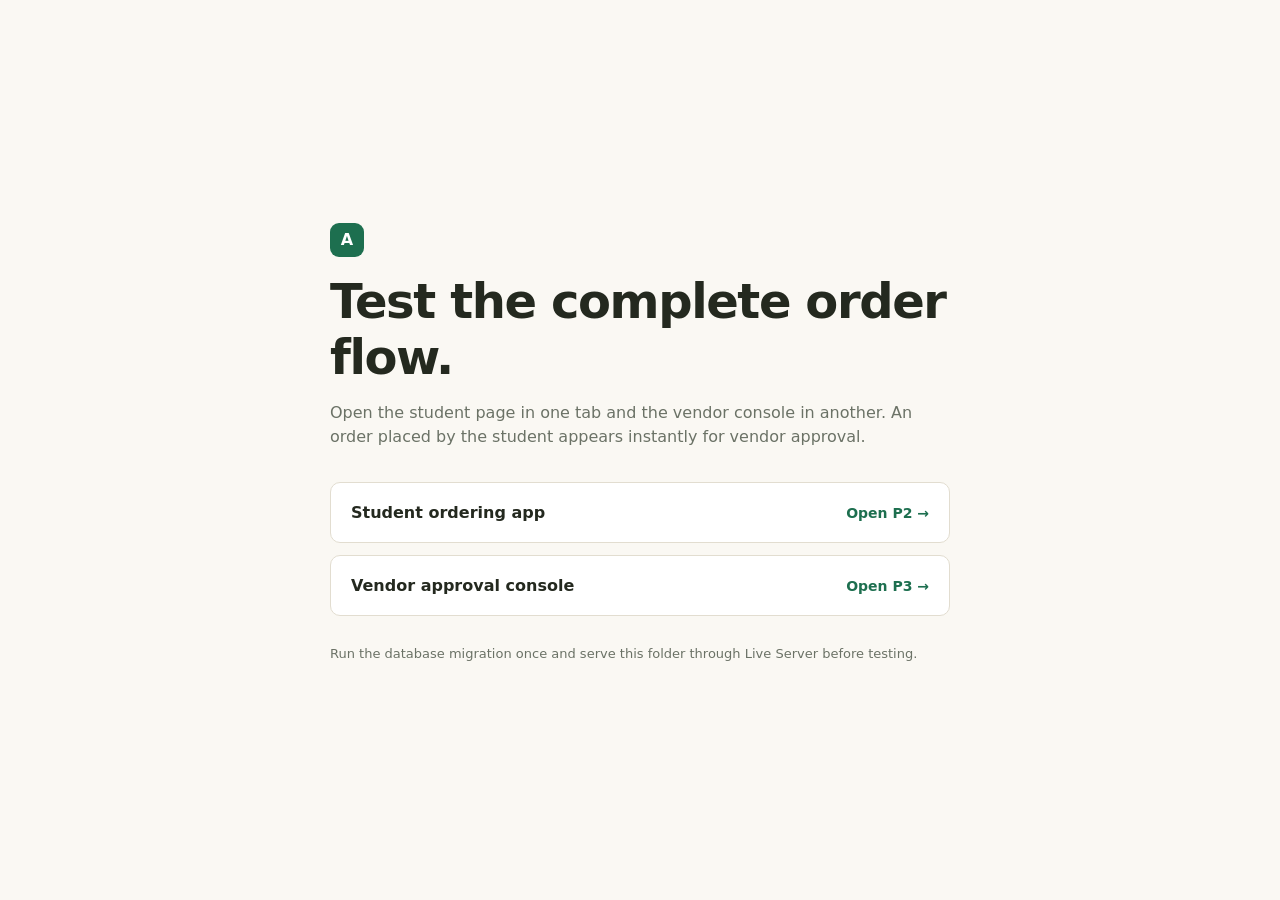
==== index.html @ c21ba55a "Add files via upload" ====
<!doctype html>
<html lang="en">
  <head>
    <meta charset="UTF-8" />
    <meta name="viewport" content="width=device-width, initial-scale=1" />
    <title>Ahead | P2 + P3 live demo</title>
    <style>
      :root { font-family: 'Segoe UI', system-ui, sans-serif; color: #24291f; background: #faf8f3; }
      body { margin: 0; min-height: 100vh; display: grid; place-items: center; padding: 24px; box-sizing: border-box; }
      main { width: min(620px, 100%); }
      .mark { display: inline-grid; place-items: center; width: 34px; height: 34px; border-radius: 9px; background: #1d6f4f; color: white; font-weight: 800; }
      h1 { margin: 16px 0 8px; font-size: clamp(32px, 7vw, 48px); letter-spacing: -1.4px; }
      p { color: #6b7266; line-height: 1.55; }
      .links { display: grid; gap: 12px; margin-top: 32px; }
      a { display: flex; justify-content: space-between; align-items: center; padding: 20px; border: 1px solid #e2ddd0; border-radius: 10px; background: #fff; color: #24291f; text-decoration: none; font-weight: 700; }
      a span { color: #1d6f4f; font-size: 14px; }
      a:hover { border-color: #1d6f4f; }
      .note { margin-top: 28px; font-size: 13px; }
    </style>
  </head>
  <body>
    <main>
      <span class="mark">A</span>
      <h1>Test the complete order flow.</h1>
      <p>Open the student page in one tab and the vendor console in another. An order placed by the student appears instantly for vendor approval.</p>
      <nav class="links" aria-label="Demo pages">
        <a href="student-app/index.html">Student ordering app <span>Open P2 →</span></a>
        <a href="vendor-dashboard/index.html">Vendor approval console <span>Open P3 →</span></a>
      </nav>
      <p class="note">Run the database migration once and serve this folder through Live Server before testing.</p>
    </main>
  </body>
</html>
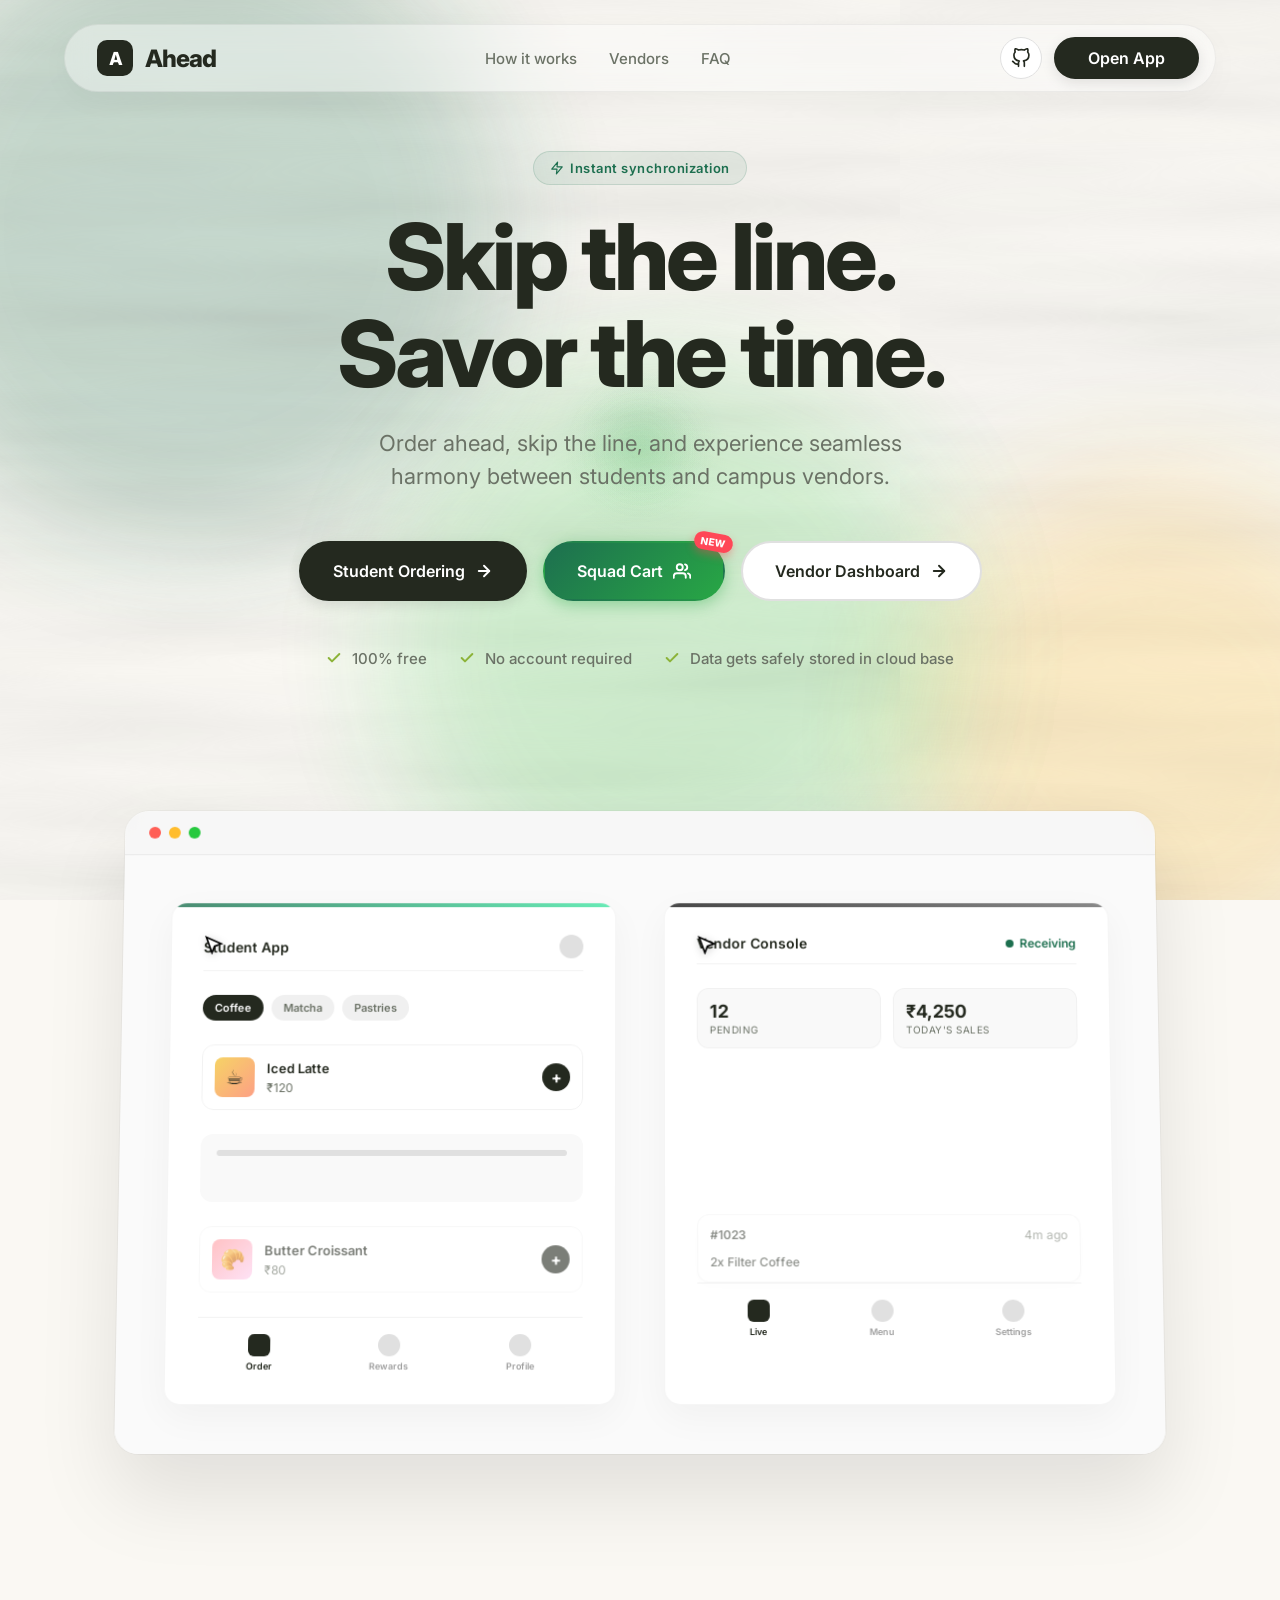
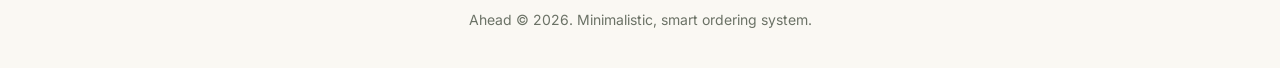
==== commit 366a5080: "Add files via upload" ====
--- a/index.html
+++ b/index.html
@@ -1,33 +1,1425 @@
-<!doctype html>
-<html lang="en">
-  <head>
-    <meta charset="UTF-8" />
-    <meta name="viewport" content="width=device-width, initial-scale=1" />
-    <title>Ahead | P2 + P3 live demo</title>
-    <style>
-      :root { font-family: 'Segoe UI', system-ui, sans-serif; color: #24291f; background: #faf8f3; }
-      body { margin: 0; min-height: 100vh; display: grid; place-items: center; padding: 24px; box-sizing: border-box; }
-      main { width: min(620px, 100%); }
-      .mark { display: inline-grid; place-items: center; width: 34px; height: 34px; border-radius: 9px; background: #1d6f4f; color: white; font-weight: 800; }
-      h1 { margin: 16px 0 8px; font-size: clamp(32px, 7vw, 48px); letter-spacing: -1.4px; }
-      p { color: #6b7266; line-height: 1.55; }
-      .links { display: grid; gap: 12px; margin-top: 32px; }
-      a { display: flex; justify-content: space-between; align-items: center; padding: 20px; border: 1px solid #e2ddd0; border-radius: 10px; background: #fff; color: #24291f; text-decoration: none; font-weight: 700; }
-      a span { color: #1d6f4f; font-size: 14px; }
-      a:hover { border-color: #1d6f4f; }
-      .note { margin-top: 28px; font-size: 13px; }
-    </style>
-  </head>
-  <body>
-    <main>
-      <span class="mark">A</span>
-      <h1>Test the complete order flow.</h1>
-      <p>Open the student page in one tab and the vendor console in another. An order placed by the student appears instantly for vendor approval.</p>
-      <nav class="links" aria-label="Demo pages">
-        <a href="student-app/index.html">Student ordering app <span>Open P2 →</span></a>
-        <a href="vendor-dashboard/index.html">Vendor approval console <span>Open P3 →</span></a>
-      </nav>
-      <p class="note">Run the database migration once and serve this folder through Live Server before testing.</p>
-    </main>
-  </body>
-</html>
+<!DOCTYPE html>
+<html lang="en">
+<head>
+  <meta charset="UTF-8">
+  <meta name="viewport" content="width=device-width, initial-scale=1">
+  <title>Ahead | Smart Ordering System</title>
+  <link rel="preconnect" href="https://fonts.googleapis.com">
+  <link rel="preconnect" href="https://fonts.gstatic.com" crossorigin>
+  <link href="https://fonts.googleapis.com/css2?family=Inter:wght@400;500;600;700;800&display=swap" rel="stylesheet">
+  <style>
+    :root {
+      --bg-color-light: #faf8f3;
+      --bg-color-dark: #e8e5dc;
+      --text-main: #24291f;
+      --text-muted: #6b7266;
+      --accent-green: #1d6f4f;
+      --glow-color: rgba(181, 230, 169, 0.45);
+    }
+
+    * {
+      box-sizing: border-box;
+      margin: 0;
+      padding: 0;
+    }
+
+    body, html {
+      font-family: 'Inter', system-ui, sans-serif;
+      background-color: var(--bg-color-light);
+      color: var(--text-main);
+      overflow-x: hidden;
+      scroll-behavior: smooth;
+      transition: background-color 0.8s ease;
+    }
+
+    /* Ambient Lighting shift class */
+    body.scrolled {
+      background-color: var(--bg-color-dark);
+    }
+
+    /* Organic Canvas Smoke Follower */
+    #smoke-canvas {
+      position: fixed;
+      top: 0;
+      left: 0;
+      width: 100vw;
+      height: 100vh;
+      pointer-events: none;
+      z-index: 0;
+      mix-blend-mode: normal;
+    }
+
+    .container {
+      position: relative;
+      z-index: 10;
+      max-width: 1200px;
+      margin: 0 auto;
+      padding: 0 24px;
+    }
+
+    /* Navigation */
+    header {
+      display: flex;
+      justify-content: space-between;
+      align-items: center;
+      margin-top: 24px;
+      padding: 12px 16px 12px 32px;
+      background: rgba(255, 255, 255, 0.4);
+      backdrop-filter: blur(12px);
+      -webkit-backdrop-filter: blur(12px);
+      border-radius: 100px;
+      border: 1px solid rgba(0, 0, 0, 0.05);
+      box-shadow: 0 8px 32px rgba(0,0,0,0.03);
+      position: relative;
+      z-index: 100;
+    }
+
+    .logo {
+      font-weight: 800;
+      font-size: 24px;
+      letter-spacing: -1px;
+      display: flex;
+      align-items: center;
+      gap: 12px;
+      cursor: pointer;
+    }
+
+    .logo .mark {
+      background: var(--text-main);
+      color: white;
+      width: 36px;
+      height: 36px;
+      display: inline-flex;
+      align-items: center;
+      justify-content: center;
+      border-radius: 10px;
+      font-size: 18px;
+    }
+
+    /* Header Navigation */
+    .header-nav {
+      display: flex;
+      gap: 32px;
+      align-items: center;
+    }
+    
+    .header-nav a {
+      color: var(--text-muted);
+      text-decoration: none;
+      font-size: 15px;
+      font-weight: 500;
+      transition: color 0.2s ease;
+    }
+    
+    .header-nav a:hover {
+      color: var(--text-main);
+    }
+    
+    .dropdown-container {
+      position: relative;
+      cursor: pointer;
+    }
+    
+    .dropdown-menu {
+      position: absolute;
+      top: calc(100% + 16px);
+      left: 50%;
+      transform: translateX(-50%) translateY(10px);
+      background: white;
+      border: 1px solid rgba(0,0,0,0.06);
+      border-radius: 16px;
+      padding: 24px;
+      box-shadow: 0 20px 40px rgba(0,0,0,0.08);
+      opacity: 0;
+      visibility: hidden;
+      transition: all 0.3s cubic-bezier(0.2, 0.8, 0.2, 1);
+      z-index: 100;
+      cursor: default;
+    }
+
+    .dropdown-menu.faq-menu { width: 320px; }
+    .dropdown-menu.how-it-works-menu { width: 380px; }
+    
+    .dropdown-container:hover .dropdown-menu,
+    .dropdown-container:focus-within .dropdown-menu {
+      opacity: 1;
+      visibility: visible;
+      transform: translateX(-50%) translateY(0);
+    }
+    
+    .faq-item {
+      margin-bottom: 16px;
+      padding-bottom: 16px;
+      border-bottom: 1px solid rgba(0,0,0,0.04);
+      text-align: left;
+    }
+    
+    .faq-item:last-child {
+      margin-bottom: 0;
+      padding-bottom: 0;
+      border-bottom: none;
+    }
+    
+    .faq-q {
+      font-weight: 600;
+      font-size: 14px;
+      color: var(--text-main);
+      margin-bottom: 6px;
+    }
+    
+    .faq-a {
+      font-size: 13px;
+      color: var(--text-muted);
+      line-height: 1.5;
+    }
+
+    /* How it works dropdown styling */
+    .hiw-title {
+      font-weight: 600;
+      font-size: 15px;
+      color: var(--text-main);
+      margin-bottom: 8px;
+    }
+    .hiw-summary {
+      font-size: 13px;
+      color: var(--text-muted);
+      line-height: 1.5;
+      margin-bottom: 24px;
+    }
+    .hiw-visual {
+      display: flex;
+      align-items: center;
+      justify-content: space-between;
+      background: var(--color-bg);
+      padding: 16px;
+      border-radius: 12px;
+      border: 1px solid rgba(0,0,0,0.04);
+    }
+    .hiw-icon-box {
+      display: flex;
+      flex-direction: column;
+      align-items: center;
+      gap: 8px;
+      color: var(--text-main);
+    }
+    .hiw-icon-box span {
+      font-size: 11px;
+      font-weight: 600;
+      text-transform: uppercase;
+      letter-spacing: 0.5px;
+    }
+    .cloud-box {
+      color: var(--accent-green);
+    }
+    .hiw-arrow {
+      color: rgba(0,0,0,0.1);
+      display: flex;
+    }
+    .hiw-arrow svg {
+      width: 18px;
+      height: 18px;
+    }
+
+    .header-actions {
+      display: flex;
+      gap: 12px;
+      align-items: center;
+    }
+
+    .btn-small {
+      height: 42px;
+      padding: 0 20px;
+      display: inline-flex;
+      align-items: center;
+      justify-content: center;
+      font-size: 14px;
+      border-radius: 30px;
+    }
+
+    .btn-github-small {
+      display: flex;
+      align-items: center;
+      justify-content: center;
+      width: 42px;
+      height: 42px;
+      border-radius: 50%;
+      background: white;
+      color: var(--text-main);
+      border: 1px solid #e0e0e0;
+      transition: all 0.3s ease;
+    }
+    .btn-github-small:hover {
+      border-color: var(--text-main);
+      transform: translateY(-2px);
+      box-shadow: 0 4px 12px rgba(0,0,0,0.05);
+    }
+
+    /* Header Navigation */
+    .header-nav {
+      display: flex;
+      gap: 32px;
+      align-items: center;
+    }
+    
+    .header-nav a {
+      color: var(--text-muted);
+      text-decoration: none;
+      font-size: 15px;
+      font-weight: 500;
+      transition: color 0.2s ease;
+    }
+    
+    .header-nav a:hover {
+      color: var(--text-main);
+    }
+    
+    .dropdown-container {
+      position: relative;
+      cursor: pointer;
+    }
+    
+    .dropdown-menu {
+      position: absolute;
+      top: calc(100% + 16px);
+      left: 50%;
+      transform: translateX(-50%) translateY(10px);
+      background: white;
+      border: 1px solid rgba(0,0,0,0.06);
+      border-radius: 16px;
+      padding: 24px;
+      box-shadow: 0 20px 40px rgba(0,0,0,0.08);
+      opacity: 0;
+      visibility: hidden;
+      transition: all 0.3s cubic-bezier(0.2, 0.8, 0.2, 1);
+      z-index: 100;
+      cursor: default;
+    }
+
+    .dropdown-menu.faq-menu { width: 320px; }
+    .dropdown-menu.how-it-works-menu { width: 380px; }
+    
+    .dropdown-container:hover .dropdown-menu,
+    .dropdown-container:focus-within .dropdown-menu {
+      opacity: 1;
+      visibility: visible;
+      transform: translateX(-50%) translateY(0);
+    }
+    
+    .faq-item {
+      margin-bottom: 16px;
+      padding-bottom: 16px;
+      border-bottom: 1px solid rgba(0,0,0,0.04);
+      text-align: left;
+    }
+    
+    .faq-item:last-child {
+      margin-bottom: 0;
+      padding-bottom: 0;
+      border-bottom: none;
+    }
+    
+    .faq-q {
+      font-weight: 600;
+      font-size: 14px;
+      color: var(--text-main);
+      margin-bottom: 6px;
+    }
+    
+    .faq-a {
+      font-size: 13px;
+      color: var(--text-muted);
+      line-height: 1.5;
+    }
+
+    /* How it works dropdown styling */
+    .hiw-title {
+      font-weight: 600;
+      font-size: 15px;
+      color: var(--text-main);
+      margin-bottom: 8px;
+    }
+    .hiw-summary {
+      font-size: 13px;
+      color: var(--text-muted);
+      line-height: 1.5;
+      margin-bottom: 24px;
+    }
+    .hiw-visual {
+      display: flex;
+      align-items: center;
+      justify-content: space-between;
+      background: var(--color-bg);
+      padding: 16px;
+      border-radius: 12px;
+      border: 1px solid rgba(0,0,0,0.04);
+    }
+    .hiw-icon-box {
+      display: flex;
+      flex-direction: column;
+      align-items: center;
+      gap: 8px;
+      color: var(--text-main);
+    }
+    .hiw-icon-box span {
+      font-size: 11px;
+      font-weight: 600;
+      text-transform: uppercase;
+      letter-spacing: 0.5px;
+    }
+    .cloud-box {
+      color: var(--accent-green);
+    }
+    .hiw-arrow {
+      color: rgba(0,0,0,0.1);
+      display: flex;
+    }
+    .hiw-arrow svg {
+      width: 18px;
+      height: 18px;
+    }
+
+    .header-actions {
+      display: flex;
+      gap: 12px;
+      align-items: center;
+    }
+
+    .btn-small {
+      height: 42px;
+      padding: 0 20px;
+      display: inline-flex;
+      align-items: center;
+      justify-content: center;
+      font-size: 14px;
+      border-radius: 30px;
+    }
+
+    .btn-github-small {
+      display: flex;
+      align-items: center;
+      justify-content: center;
+      width: 42px;
+      height: 42px;
+      border-radius: 50%;
+      background: white;
+      color: var(--text-main);
+      border: 1px solid #e0e0e0;
+      transition: all 0.3s ease;
+    }
+    .btn-github-small:hover {
+      border-color: var(--text-main);
+      transform: translateY(-2px);
+      box-shadow: 0 4px 12px rgba(0,0,0,0.05);
+    }
+
+    /* Hero Section */
+    .hero {
+      min-height: 75vh;
+      display: flex;
+      flex-direction: column;
+      align-items: center;
+      justify-content: center;
+      text-align: center;
+      padding-top: 40px;
+      padding-bottom: 80px;
+    }
+
+    .badge {
+      font-size: 13px;
+      font-weight: 600;
+      color: var(--accent-green);
+      background: rgba(29, 111, 79, 0.08);
+      padding: 8px 16px;
+      border-radius: 30px;
+      margin-bottom: 24px;
+      letter-spacing: 0.5px;
+      border: 1px solid rgba(29, 111, 79, 0.15);
+      display: inline-flex;
+      align-items: center;
+      gap: 6px;
+    }
+
+    h1 {
+      font-size: clamp(52px, 8vw, 92px);
+      font-weight: 800;
+      line-height: 1.05;
+      letter-spacing: -3px;
+      max-width: 900px;
+      margin-bottom: 24px;
+      position: relative;
+      color: var(--text-main);
+    }
+
+    .hero p {
+      font-size: clamp(18px, 2vw, 22px);
+      color: var(--text-muted);
+      max-width: 600px;
+      line-height: 1.5;
+      margin-bottom: 48px;
+    }
+
+    .cta-group {
+      display: flex;
+      gap: 16px;
+      flex-wrap: wrap;
+      justify-content: center;
+    }
+
+    .btn {
+      display: inline-flex;
+      align-items: center;
+      justify-content: center;
+      padding: 18px 32px;
+      border-radius: 40px;
+      font-weight: 600;
+      font-size: 16px;
+      text-decoration: none;
+      transition: all 0.3s cubic-bezier(0.25, 1, 0.5, 1);
+      gap: 10px;
+    }
+
+    .btn-primary {
+      background: var(--text-main);
+      color: white;
+      border: 2px solid var(--text-main);
+      box-shadow: 0 4px 14px rgba(0,0,0,0.1);
+    }
+
+    .btn-primary:hover {
+      background: #333;
+      transform: translateY(-3px);
+      box-shadow: 0 12px 24px rgba(0,0,0,0.15);
+    }
+
+    .btn-secondary {
+      background: white;
+      color: var(--text-main);
+      border: 2px solid #e0e0e0;
+    }
+
+    .btn-secondary:hover {
+      border-color: var(--text-main);
+      transform: translateY(-3px);
+      box-shadow: 0 12px 24px rgba(0,0,0,0.05);
+    }
+
+    .btn-squad-cart {
+      background: linear-gradient(135deg, #1d6f4f, #28a745);
+      color: white;
+      border: 2px solid transparent;
+      box-shadow: 0 4px 15px rgba(40, 167, 69, 0.4), 0 0 0 0 rgba(40, 167, 69, 0.7);
+      animation: pulse-green 2s infinite cubic-bezier(0.66, 0, 0, 1);
+      position: relative;
+    }
+    
+    .btn-squad-cart::after {
+      content: 'NEW';
+      position: absolute;
+      top: -10px;
+      right: -10px;
+      background: #ff4757;
+      color: white;
+      font-size: 10px;
+      font-weight: 800;
+      padding: 3px 6px;
+      border-radius: 10px;
+      letter-spacing: 0.5px;
+      box-shadow: 0 4px 8px rgba(255, 71, 87, 0.4);
+      transform: rotate(10deg);
+    }
+
+    .btn-squad-cart:hover {
+      background: linear-gradient(135deg, #15573d, #218838);
+      transform: translateY(-3px);
+      box-shadow: 0 12px 24px rgba(40, 167, 69, 0.3);
+      animation: none;
+    }
+
+    @keyframes pulse-green {
+      to { box-shadow: 0 4px 15px rgba(40, 167, 69, 0.4), 0 0 0 15px rgba(40, 167, 69, 0); }
+    }
+
+    .btn-github {
+      display: flex;
+      align-items: center;
+      justify-content: center;
+      width: 56px;
+      height: 56px;
+      border-radius: 50%;
+      background: white;
+      color: var(--text-main);
+      border: 1px solid #e0e0e0;
+      transition: all 0.3s cubic-bezier(0.25, 1, 0.5, 1);
+      position: relative;
+      z-index: 20;
+    }
+
+    .btn-github:hover {
+      border-color: var(--text-main);
+      transform: translateY(-3px);
+      box-shadow: 0 12px 24px rgba(0,0,0,0.05);
+    }
+
+    .features-list {
+      display: flex;
+      flex-wrap: wrap;
+      justify-content: center;
+      gap: 32px;
+      margin-top: 48px;
+    }
+
+    .feature-item {
+      display: flex;
+      align-items: center;
+      gap: 10px;
+      color: var(--text-muted);
+      font-size: 15px;
+      font-weight: 500;
+    }
+
+    .btn-github {
+      display: flex;
+      align-items: center;
+      justify-content: center;
+      width: 56px;
+      height: 56px;
+      border-radius: 50%;
+      background: white;
+      color: var(--text-main);
+      border: 1px solid #e0e0e0;
+      transition: all 0.3s cubic-bezier(0.25, 1, 0.5, 1);
+      position: relative;
+      z-index: 20;
+    }
+
+    .btn-github:hover {
+      border-color: var(--text-main);
+      transform: translateY(-3px);
+      box-shadow: 0 12px 24px rgba(0,0,0,0.05);
+    }
+
+    .features-list {
+      display: flex;
+      flex-wrap: wrap;
+      justify-content: center;
+      gap: 32px;
+      margin-top: 48px;
+    }
+
+    .feature-item {
+      display: flex;
+      align-items: center;
+      gap: 10px;
+      color: var(--text-muted);
+      font-size: 15px;
+      font-weight: 500;
+    }
+
+    /* Scroll Reveal Animation Classes */
+    .reveal-up {
+      opacity: 0;
+      transform: translateY(50px);
+      transition: opacity 1s cubic-bezier(0.2, 0.8, 0.2, 1), transform 1s cubic-bezier(0.2, 0.8, 0.2, 1);
+    }
+    .reveal-up.active {
+      opacity: 1;
+      transform: translateY(0);
+    }
+
+    .delay-1 { transition-delay: 0.1s; }
+    .delay-2 { transition-delay: 0.2s; }
+    .delay-3 { transition-delay: 0.3s; }
+    .delay-4 { transition-delay: 0.4s; }
+
+    /* Mockup Section */
+    .demo-section {
+      padding: 40px 0 120px;
+      display: flex;
+      justify-content: center;
+      perspective: 1000px; /* Gives a slight 3D context */
+    }
+
+    .mockup-window {
+      width: 100%;
+      max-width: 1040px;
+      background: white;
+      border-radius: 24px;
+      box-shadow: 0 40px 80px rgba(0,0,0,0.1), 0 0 0 1px rgba(0,0,0,0.04);
+      overflow: hidden;
+      position: relative;
+      transform: rotateX(2deg) translateY(0);
+      transition: transform 0.6s cubic-bezier(0.2, 0.8, 0.2, 1);
+    }
+
+    .mockup-window:hover {
+      transform: rotateX(0deg) translateY(-10px);
+    }
+
+    .mockup-header {
+      background: rgba(245, 245, 245, 0.8);
+      backdrop-filter: blur(10px);
+      padding: 16px 24px;
+      display: flex;
+      gap: 8px;
+      border-bottom: 1px solid rgba(0,0,0,0.06);
+    }
+
+    .dot {
+      width: 12px;
+      height: 12px;
+      border-radius: 50%;
+    }
+    .dot.red { background: #ff5f56; }
+    .dot.yellow { background: #ffbd2e; }
+    .dot.green { background: #27c93f; }
+
+    .mockup-body {
+      padding: 48px;
+      display: grid;
+      grid-template-columns: 1fr 1fr;
+      gap: 48px;
+      background: #fafafa;
+    }
+
+    @media (max-width: 800px) {
+      .mockup-body {
+        grid-template-columns: 1fr;
+        padding: 24px;
+      }
+    }
+
+    .mockup-panel {
+      background: white;
+      border-radius: 16px;
+      padding: 32px;
+      box-shadow: 0 12px 36px rgba(0,0,0,0.04);
+      border: 1px solid rgba(0,0,0,0.04);
+      position: relative;
+      overflow: hidden;
+    }
+
+    /* Subtle gradient in the mockup panels */
+    .mockup-panel::before {
+      content: '';
+      position: absolute;
+      top: 0; left: 0; right: 0; height: 4px;
+      background: linear-gradient(90deg, var(--accent-green), #42e6a4);
+      opacity: 0.8;
+    }
+    
+    .mockup-panel:nth-child(2)::before {
+      background: linear-gradient(90deg, #1a1a1a, #6b6b6b);
+    }
+
+    .panel-title {
+      font-size: 15px;
+      text-transform: uppercase;
+      letter-spacing: 1.5px;
+      color: var(--text-muted);
+      font-weight: 700;
+      margin-bottom: 32px;
+      display: flex;
+      align-items: center;
+      gap: 10px;
+    }
+    
+    .panel-title i {
+        display: inline-block;
+        width: 10px;
+        height: 10px;
+        background: var(--accent-green);
+        border-radius: 50%;
+    }
+
+    .mockup-panel:nth-child(2) .panel-title i {
+      background: var(--text-main);
+    }
+
+    /* Skeleton loaders to look like a UI */
+    .skeleton {
+      background: #f0f0f0;
+      border-radius: 8px;
+      margin-bottom: 16px;
+      position: relative;
+      overflow: hidden;
+    }
+    
+    .skeleton::after {
+      content: '';
+      position: absolute;
+      top: 0; right: 0; bottom: 0; left: 0;
+      background: linear-gradient(90deg, transparent, rgba(255,255,255,0.4), transparent);
+      animation: shimmer 2s infinite;
+    }
+    
+    @keyframes shimmer {
+      0% { transform: translateX(-100%); }
+      100% { transform: translateX(100%); }
+    }
+
+    .sk-title { height: 28px; width: 65%; margin-bottom: 32px; }
+    .sk-line { height: 16px; width: 100%; }
+    .sk-line.short { width: 45%; }
+    .sk-box { height: 90px; width: 100%; border-radius: 12px; margin-top: 24px; }
+    
+    /* Footer */
+    footer {
+      text-align: center;
+      padding: 40px 0;
+      color: var(--text-muted);
+      font-size: 14px;
+      position: relative;
+      z-index: 10;
+    }
+
+    /* Automated Demo Showcase Styles */
+    .mockup-panel { position: relative; overflow: hidden; }
+    .panel-header { display: flex; justify-content: space-between; align-items: center; margin-bottom: 24px; border-bottom: 1px solid rgba(0,0,0,0.05); padding-bottom: 12px; }
+    .panel-header h4 { font-size: 14px; font-weight: 600; color: var(--text-main); margin: 0; }
+    .user-avatar { width: 24px; height: 24px; background: #e0e0e0; border-radius: 50%; }
+    
+    .menu-item { display: flex; align-items: center; gap: 12px; padding: 12px; border: 1px solid rgba(0,0,0,0.05); border-radius: 12px; position: relative; margin-bottom: 24px; }
+    .item-img { width: 40px; height: 40px; background: #f0f0f0; border-radius: 8px; }
+    .item-img.coffee { background: linear-gradient(135deg, #f6d365 0%, #fda085 100%); display: flex; align-items: center; justify-content: center; font-size: 20px; }
+    .item-img.pastry { background: linear-gradient(135deg, #ff9a9e 0%, #fecfef 100%); display: flex; align-items: center; justify-content: center; font-size: 20px; }
+    .item-details { flex: 1; }
+    .item-name { font-size: 13px; font-weight: 600; color: var(--text-main); margin-bottom: 4px; }
+    .item-price { font-size: 12px; color: var(--text-muted); }
+    .item-btn { width: 28px; height: 28px; background: var(--text-main); color: white; border-radius: 50%; display: flex; align-items: center; justify-content: center; font-weight: bold; font-size: 16px; transition: 0.2s; }
+    
+    .category-scroll { display: flex; gap: 8px; overflow-x: hidden; margin-bottom: 20px; padding-bottom: 4px; }
+    .cat-chip { padding: 6px 12px; background: #f0f0f0; border-radius: 20px; font-size: 11px; font-weight: 600; color: var(--text-muted); white-space: nowrap; }
+    .cat-chip.active { background: var(--text-main); color: white; }
+    .menu-item.static { opacity: 0.6; pointer-events: none; margin-top: 24px; }
+    
+    .order-status-card { background: #f9f9f9; border-radius: 12px; padding: 16px; margin-top: 12px; }
+    .status-bar { height: 6px; background: #e0e0e0; border-radius: 3px; margin-bottom: 12px; overflow: hidden; position: relative; }
+    .status-bar-fill { position: absolute; left: 0; top: 0; height: 100%; background: var(--accent-green); width: 0%; }
+    .status-text { position: relative; height: 18px; display: flex; justify-content: center; align-items: center; }
+    .status-text span { position: absolute; opacity: 0; font-weight: 600; font-size: 12px; transition: opacity 0.3s; }
+    
+    .vendor-status { font-size: 12px; color: var(--accent-green); display: flex; align-items: center; gap: 6px; font-weight: 600; }
+    .pulse-dot { width: 8px; height: 8px; background: var(--accent-green); border-radius: 50%; animation: pulse 2s infinite; }
+    @keyframes pulse { 0% { box-shadow: 0 0 0 0 rgba(39, 201, 63, 0.4); } 70% { box-shadow: 0 0 0 6px rgba(39, 201, 63, 0); } 100% { box-shadow: 0 0 0 0 rgba(39, 201, 63, 0); } }
+    
+    .incoming-order { border: 1px solid rgba(0,0,0,0.05); border-radius: 12px; padding: 16px; background: white; box-shadow: 0 4px 12px rgba(0,0,0,0.02); opacity: 0; transform: translateY(20px); }
+    .incoming-order.static { animation: none; opacity: 0.5; transform: none; margin-top: 12px; padding: 12px; }
+    .order-header { display: flex; justify-content: space-between; margin-bottom: 12px; font-size: 12px; }
+    .order-id { font-weight: 600; color: var(--text-main); }
+    .order-time { color: var(--text-muted); }
+    .order-items { font-size: 14px; font-weight: 500; color: var(--text-main); margin-bottom: 16px; }
+    .order-items.small { font-size: 12px; margin-bottom: 0; }
+    .order-actions { display: flex; gap: 8px; }
+    .action-btn { flex: 1; padding: 10px 0; border-radius: 8px; font-size: 12px; position: relative; display: flex; justify-content: center; align-items: center; height: 36px; cursor: pointer; }
+    .action-btn span { position: absolute; opacity: 0; font-weight: 600; color: white; }
+    
+    .vendor-stats { display: grid; grid-template-columns: 1fr 1fr; gap: 12px; margin-bottom: 24px; }
+    .stat-card { background: #f9f9f9; padding: 12px; border-radius: 12px; border: 1px solid rgba(0,0,0,0.03); }
+    .stat-val { font-size: 18px; font-weight: 700; color: var(--text-main); margin-bottom: 2px; }
+    .stat-label { font-size: 10px; color: var(--text-muted); text-transform: uppercase; letter-spacing: 0.5px; }
+    
+    .nav-icon { display: flex; flex-direction: column; align-items: center; gap: 4px; }
+    .nav-icon .icon-shape { width: 22px; height: 22px; border-radius: 6px; background: #e0e0e0; transition: 0.3s; }
+    .nav-icon.active .icon-shape { background: var(--text-main); }
+    .nav-label { font-size: 9px; color: #a0a0a0; font-weight: 600; }
+    .nav-icon.active .nav-label { color: var(--text-main); }
+    
+    .fake-cursor { width: 20px; height: 20px; position: absolute; z-index: 100; pointer-events: none; background-image: url("data:image/svg+xml,%3Csvg xmlns='http://www.w3.org/2000/svg' width='24' height='24' viewBox='0 0 24 24' fill='white' stroke='black' stroke-width='2'%3E%3Cpath d='M3 3l7 19 3-8 8-3z'/%3E%3C/svg%3E"); background-size: contain; filter: drop-shadow(0 2px 4px rgba(0,0,0,0.2)); }
+    
+    /* Animation Keyframes */
+    .st-1 { animation: showSt1 8s infinite; color: var(--text-muted); }
+    .st-2 { animation: showSt2 8s infinite; color: #e6a210; }
+    .st-3 { animation: showSt3 8s infinite; color: #e6a210; }
+    .st-4 { animation: showSt4 8s infinite; color: var(--accent-green); }
+    @keyframes showSt1 { 0%, 15% { opacity: 1; } 16%, 100% { opacity: 0; } }
+    @keyframes showSt2 { 0%, 15% { opacity: 0; } 16%, 35% { opacity: 1; } 36%, 100% { opacity: 0; } }
+    @keyframes showSt3 { 0%, 35% { opacity: 0; } 36%, 65% { opacity: 1; } 66%, 100% { opacity: 0; } }
+    @keyframes showSt4 { 0%, 65% { opacity: 0; } 66%, 95% { opacity: 1; } 96%, 100% { opacity: 0; } }
+    
+    .vb-1 { animation: showVb1 8s infinite; }
+    .vb-2 { animation: showVb2 8s infinite; }
+    .vb-3 { animation: showVb3 8s infinite; }
+    @keyframes showVb1 { 0%, 35% { opacity: 1; } 36%, 100% { opacity: 0; } }
+    @keyframes showVb2 { 0%, 35% { opacity: 0; } 36%, 65% { opacity: 1; } 66%, 100% { opacity: 0; } }
+    @keyframes showVb3 { 0%, 65% { opacity: 0; } 66%, 95% { opacity: 1; } 96%, 100% { opacity: 0; } }
+    
+    .accept-btn { animation: vbBg 8s infinite, vbScale 8s infinite; }
+    @keyframes vbBg { 0%, 35% { background: var(--text-main); } 36%, 65% { background: #e6a210; } 66%, 95% { background: var(--accent-green); } 96%, 100% { background: var(--text-main); } }
+    @keyframes vbScale { 
+      0%, 33% { transform: scale(1); box-shadow: none; } 
+      34% { transform: scale(0.92); box-shadow: 0 0 0 0 rgba(39, 201, 63, 0.8); } 
+      35% { transform: scale(1); box-shadow: 0 0 0 20px rgba(39, 201, 63, 0); }
+      36%, 63% { transform: scale(1); box-shadow: none; } 
+      64% { transform: scale(0.92); box-shadow: 0 0 0 0 rgba(39, 201, 63, 0.8); } 
+      65% { transform: scale(1); box-shadow: 0 0 0 20px rgba(39, 201, 63, 0); }
+      66%, 100% { transform: scale(1); box-shadow: none; } 
+    }
+    
+    .add-btn { animation: studentClick 8s infinite; }
+    @keyframes studentClick { 
+      0%, 13% { transform: scale(1); background: var(--text-main); box-shadow: none; } 
+      14% { transform: scale(0.85); background: var(--accent-green); box-shadow: 0 0 0 0 rgba(39, 201, 63, 0.8); } 
+      15% { transform: scale(1); background: var(--accent-green); box-shadow: 0 0 0 20px rgba(39, 201, 63, 0); }
+      16%, 100% { transform: scale(1); background: var(--text-main); box-shadow: none; } 
+    }
+    
+    .incoming-order { animation: receiveOrder 8s infinite; }
+    @keyframes receiveOrder { 0%, 15% { opacity: 0; transform: translateY(20px); } 20%, 95% { opacity: 1; transform: translateY(0); } 100% { opacity: 0; transform: translateY(-20px); } }
+    
+    .status-bar-fill { animation: studentStatusFill 8s infinite; }
+    @keyframes studentStatusFill { 0%, 15% { width: 0%; } 16%, 35% { width: 33%; background: #e6a210; } 36%, 65% { width: 66%; background: #e6a210; } 66%, 95% { width: 100%; background: var(--accent-green); } 96%, 100% { width: 0%; } }
+    
+    .cursor-student { animation: moveCursorStudent 8s infinite; }
+    @keyframes moveCursorStudent { 
+      0% { top: 120px; left: 30%; opacity: 0; } 
+      5% { top: 120px; left: 30%; opacity: 1; transform: scale(1); } 
+      12% { top: 110px; left: 90%; opacity: 1; transform: scale(1); } 
+      14% { top: 110px; left: 90%; opacity: 1; transform: scale(0.6); } 
+      16% { top: 110px; left: 90%; opacity: 1; transform: scale(1); }
+      20% { top: 150px; left: 50%; opacity: 0; transform: scale(1); } 
+      100% { opacity: 0; } 
+    }
+    
+    .cursor-vendor { animation: moveCursorVendor 8s infinite; }
+    @keyframes moveCursorVendor { 
+      0%, 25% { top: 180px; left: 20%; opacity: 0; transform: scale(1); } 
+      30% { top: 180px; left: 20%; opacity: 1; transform: scale(1); } 
+      33% { top: 160px; left: 50%; opacity: 1; transform: scale(1); } 
+      35% { top: 160px; left: 50%; opacity: 1; transform: scale(0.6); } 
+      37% { top: 160px; left: 50%; opacity: 1; transform: scale(1); }
+      40% { top: 180px; left: 30%; opacity: 0; transform: scale(1); } 
+      55% { top: 180px; left: 30%; opacity: 0; transform: scale(1); } 
+      60% { top: 180px; left: 20%; opacity: 1; transform: scale(1); } 
+      63% { top: 160px; left: 50%; opacity: 1; transform: scale(1); } 
+      65% { top: 160px; left: 50%; opacity: 1; transform: scale(0.6); } 
+      67% { top: 160px; left: 50%; opacity: 1; transform: scale(1); }
+      70%, 100% { top: 180px; left: 20%; opacity: 0; transform: scale(1); } 
+    }
+    
+    /* Subtle Organic Textured Backdrop */
+    .ambient-background {
+      position: fixed; top: 0; left: 0; right: 0; bottom: 0; overflow: hidden; pointer-events: none; z-index: 0;
+    }
+    .ambient-background::after {
+      content: ''; position: absolute; inset: 0;
+      background-image: url("data:image/svg+xml,%3Csvg viewBox='0 0 400 400' xmlns='http://www.w3.org/2000/svg'%3E%3Cfilter id='noise'%3E%3CfeTurbulence type='fractalNoise' baseFrequency='0.004 0.04' numOctaves='3' stitchTiles='stitch'/%3E%3CfeColorMatrix type='saturate' values='0'/%3E%3C/filter%3E%3Crect width='100%25' height='100%25' filter='url(%23noise)' opacity='0.8'/%3E%3C/svg%3E");
+      opacity: 0.25; mix-blend-mode: color-burn;
+    }
+    .orb { position: absolute; border-radius: 50%; filter: blur(60px); opacity: 0.9; animation: floatOrb 20s infinite ease-in-out alternate; }
+    .orb-1 { width: 50vw; height: 50vw; background: rgba(29, 111, 79, 0.25); top: -10%; left: -10%; }
+    .orb-2 { width: 40vw; height: 40vw; background: rgba(255, 189, 46, 0.25); bottom: -10%; right: -10%; animation-delay: -5s; }
+    .orb-3 { width: 45vw; height: 45vw; background: rgba(39, 201, 63, 0.2); top: 40%; left: 30%; animation-delay: -10s; }
+    
+    @keyframes floatOrb {
+      0% { transform: translate(0, 0) scale(1); }
+      100% { transform: translate(10%, 10%) scale(1.1); }
+    }
+    
+    /* Subtle Organic Textured Backdrop */
+    .ambient-background {
+      position: fixed; top: 0; left: 0; right: 0; bottom: 0; overflow: hidden; pointer-events: none; z-index: 0;
+    }
+    .ambient-background::after {
+      content: ''; position: absolute; inset: 0;
+      background-image: url("data:image/svg+xml,%3Csvg viewBox='0 0 400 400' xmlns='http://www.w3.org/2000/svg'%3E%3Cfilter id='noise'%3E%3CfeTurbulence type='fractalNoise' baseFrequency='0.004 0.04' numOctaves='3' stitchTiles='stitch'/%3E%3CfeColorMatrix type='saturate' values='0'/%3E%3C/filter%3E%3Crect width='100%25' height='100%25' filter='url(%23noise)' opacity='0.8'/%3E%3C/svg%3E");
+      opacity: 0.25; mix-blend-mode: color-burn;
+    }
+    .orb { position: absolute; border-radius: 50%; filter: blur(60px); opacity: 0.9; animation: floatOrb 20s infinite ease-in-out alternate; }
+    .orb-1 { width: 50vw; height: 50vw; background: rgba(29, 111, 79, 0.25); top: -10%; left: -10%; }
+    .orb-2 { width: 40vw; height: 40vw; background: rgba(255, 189, 46, 0.25); bottom: -10%; right: -10%; animation-delay: -5s; }
+    .orb-3 { width: 45vw; height: 45vw; background: rgba(39, 201, 63, 0.2); top: 40%; left: 30%; animation-delay: -10s; }
+    
+    @keyframes floatOrb {
+      0% { transform: translate(0, 0) scale(1); }
+      100% { transform: translate(10%, 10%) scale(1.1); }
+    }
+    /* Automated Demo Showcase Styles */
+    .mockup-panel { position: relative; overflow: hidden; }
+    .panel-header { display: flex; justify-content: space-between; align-items: center; margin-bottom: 24px; border-bottom: 1px solid rgba(0,0,0,0.05); padding-bottom: 12px; }
+    .panel-header h4 { font-size: 14px; font-weight: 600; color: var(--text-main); margin: 0; }
+    .user-avatar { width: 24px; height: 24px; background: #e0e0e0; border-radius: 50%; }
+    
+    .menu-item { display: flex; align-items: center; gap: 12px; padding: 12px; border: 1px solid rgba(0,0,0,0.05); border-radius: 12px; position: relative; margin-bottom: 24px; }
+    .item-img { width: 40px; height: 40px; background: #f0f0f0; border-radius: 8px; }
+    .item-img.coffee { background: linear-gradient(135deg, #f6d365 0%, #fda085 100%); display: flex; align-items: center; justify-content: center; font-size: 20px; }
+    .item-img.pastry { background: linear-gradient(135deg, #ff9a9e 0%, #fecfef 100%); display: flex; align-items: center; justify-content: center; font-size: 20px; }
+    .item-details { flex: 1; }
+    .item-name { font-size: 13px; font-weight: 600; color: var(--text-main); margin-bottom: 4px; }
+    .item-price { font-size: 12px; color: var(--text-muted); }
+    .item-btn { width: 28px; height: 28px; background: var(--text-main); color: white; border-radius: 50%; display: flex; align-items: center; justify-content: center; font-weight: bold; font-size: 16px; transition: 0.2s; }
+    
+    .category-scroll { display: flex; gap: 8px; overflow-x: hidden; margin-bottom: 20px; padding-bottom: 4px; }
+    .cat-chip { padding: 6px 12px; background: #f0f0f0; border-radius: 20px; font-size: 11px; font-weight: 600; color: var(--text-muted); white-space: nowrap; }
+    .cat-chip.active { background: var(--text-main); color: white; }
+    .menu-item.static { opacity: 0.6; pointer-events: none; margin-top: 24px; }
+    
+    .order-status-card { background: #f9f9f9; border-radius: 12px; padding: 16px; margin-top: 12px; }
+    .status-bar { height: 6px; background: #e0e0e0; border-radius: 3px; margin-bottom: 12px; overflow: hidden; position: relative; }
+    .status-bar-fill { position: absolute; left: 0; top: 0; height: 100%; background: var(--accent-green); width: 0%; }
+    .status-text { position: relative; height: 18px; display: flex; justify-content: center; align-items: center; }
+    .status-text span { position: absolute; opacity: 0; font-weight: 600; font-size: 12px; transition: opacity 0.3s; }
+    
+    .vendor-status { font-size: 12px; color: var(--accent-green); display: flex; align-items: center; gap: 6px; font-weight: 600; }
+    .pulse-dot { width: 8px; height: 8px; background: var(--accent-green); border-radius: 50%; animation: pulse 2s infinite; }
+    @keyframes pulse { 0% { box-shadow: 0 0 0 0 rgba(39, 201, 63, 0.4); } 70% { box-shadow: 0 0 0 6px rgba(39, 201, 63, 0); } 100% { box-shadow: 0 0 0 0 rgba(39, 201, 63, 0); } }
+    
+    .incoming-order { border: 1px solid rgba(0,0,0,0.05); border-radius: 12px; padding: 16px; background: white; box-shadow: 0 4px 12px rgba(0,0,0,0.02); opacity: 0; transform: translateY(20px); }
+    .incoming-order.static { animation: none; opacity: 0.5; transform: none; margin-top: 12px; padding: 12px; }
+    .order-header { display: flex; justify-content: space-between; margin-bottom: 12px; font-size: 12px; }
+    .order-id { font-weight: 600; color: var(--text-main); }
+    .order-time { color: var(--text-muted); }
+    .order-items { font-size: 14px; font-weight: 500; color: var(--text-main); margin-bottom: 16px; }
+    .order-items.small { font-size: 12px; margin-bottom: 0; }
+    .order-actions { display: flex; gap: 8px; }
+    .action-btn { flex: 1; padding: 10px 0; border-radius: 8px; font-size: 12px; position: relative; display: flex; justify-content: center; align-items: center; height: 36px; cursor: pointer; }
+    .action-btn span { position: absolute; opacity: 0; font-weight: 600; color: white; }
+    
+    .vendor-stats { display: grid; grid-template-columns: 1fr 1fr; gap: 12px; margin-bottom: 24px; }
+    .stat-card { background: #f9f9f9; padding: 12px; border-radius: 12px; border: 1px solid rgba(0,0,0,0.03); }
+    .stat-val { font-size: 18px; font-weight: 700; color: var(--text-main); margin-bottom: 2px; }
+    .stat-label { font-size: 10px; color: var(--text-muted); text-transform: uppercase; letter-spacing: 0.5px; }
+    
+    .nav-icon { display: flex; flex-direction: column; align-items: center; gap: 4px; }
+    .nav-icon .icon-shape { width: 22px; height: 22px; border-radius: 6px; background: #e0e0e0; transition: 0.3s; }
+    .nav-icon.active .icon-shape { background: var(--text-main); }
+    .nav-label { font-size: 9px; color: #a0a0a0; font-weight: 600; }
+    .nav-icon.active .nav-label { color: var(--text-main); }
+    
+    .fake-cursor { width: 20px; height: 20px; position: absolute; z-index: 100; pointer-events: none; background-image: url("data:image/svg+xml,%3Csvg xmlns='http://www.w3.org/2000/svg' width='24' height='24' viewBox='0 0 24 24' fill='white' stroke='black' stroke-width='2'%3E%3Cpath d='M3 3l7 19 3-8 8-3z'/%3E%3C/svg%3E"); background-size: contain; filter: drop-shadow(0 2px 4px rgba(0,0,0,0.2)); }
+    
+    /* Animation Keyframes */
+    .st-1 { animation: showSt1 8s infinite; color: var(--text-muted); }
+    .st-2 { animation: showSt2 8s infinite; color: #e6a210; }
+    .st-3 { animation: showSt3 8s infinite; color: #e6a210; }
+    .st-4 { animation: showSt4 8s infinite; color: var(--accent-green); }
+    @keyframes showSt1 { 0%, 15% { opacity: 1; } 16%, 100% { opacity: 0; } }
+    @keyframes showSt2 { 0%, 15% { opacity: 0; } 16%, 35% { opacity: 1; } 36%, 100% { opacity: 0; } }
+    @keyframes showSt3 { 0%, 35% { opacity: 0; } 36%, 65% { opacity: 1; } 66%, 100% { opacity: 0; } }
+    @keyframes showSt4 { 0%, 65% { opacity: 0; } 66%, 95% { opacity: 1; } 96%, 100% { opacity: 0; } }
+    
+    .vb-1 { animation: showVb1 8s infinite; }
+    .vb-2 { animation: showVb2 8s infinite; }
+    .vb-3 { animation: showVb3 8s infinite; }
+    @keyframes showVb1 { 0%, 35% { opacity: 1; } 36%, 100% { opacity: 0; } }
+    @keyframes showVb2 { 0%, 35% { opacity: 0; } 36%, 65% { opacity: 1; } 66%, 100% { opacity: 0; } }
+    @keyframes showVb3 { 0%, 65% { opacity: 0; } 66%, 95% { opacity: 1; } 96%, 100% { opacity: 0; } }
+    
+    .accept-btn { animation: vbBg 8s infinite, vbScale 8s infinite; }
+    @keyframes vbBg { 0%, 35% { background: var(--text-main); } 36%, 65% { background: #e6a210; } 66%, 95% { background: var(--accent-green); } 96%, 100% { background: var(--text-main); } }
+    @keyframes vbScale { 
+      0%, 33% { transform: scale(1); box-shadow: none; } 
+      34% { transform: scale(0.92); box-shadow: 0 0 0 0 rgba(39, 201, 63, 0.8); } 
+      35% { transform: scale(1); box-shadow: 0 0 0 20px rgba(39, 201, 63, 0); }
+      36%, 63% { transform: scale(1); box-shadow: none; } 
+      64% { transform: scale(0.92); box-shadow: 0 0 0 0 rgba(39, 201, 63, 0.8); } 
+      65% { transform: scale(1); box-shadow: 0 0 0 20px rgba(39, 201, 63, 0); }
+      66%, 100% { transform: scale(1); box-shadow: none; } 
+    }
+    
+    .add-btn { animation: studentClick 8s infinite; }
+    @keyframes studentClick { 
+      0%, 13% { transform: scale(1); background: var(--text-main); box-shadow: none; } 
+      14% { transform: scale(0.85); background: var(--accent-green); box-shadow: 0 0 0 0 rgba(39, 201, 63, 0.8); } 
+      15% { transform: scale(1); background: var(--accent-green); box-shadow: 0 0 0 20px rgba(39, 201, 63, 0); }
+      16%, 100% { transform: scale(1); background: var(--text-main); box-shadow: none; } 
+    }
+    
+    .incoming-order { animation: receiveOrder 8s infinite; }
+    @keyframes receiveOrder { 0%, 15% { opacity: 0; transform: translateY(20px); } 20%, 95% { opacity: 1; transform: translateY(0); } 100% { opacity: 0; transform: translateY(-20px); } }
+    
+    .status-bar-fill { animation: studentStatusFill 8s infinite; }
+    @keyframes studentStatusFill { 0%, 15% { width: 0%; } 16%, 35% { width: 33%; background: #e6a210; } 36%, 65% { width: 66%; background: #e6a210; } 66%, 95% { width: 100%; background: var(--accent-green); } 96%, 100% { width: 0%; } }
+    
+    .cursor-student { animation: moveCursorStudent 8s infinite; }
+    @keyframes moveCursorStudent { 
+      0% { top: 120px; left: 30%; opacity: 0; } 
+      5% { top: 120px; left: 30%; opacity: 1; transform: scale(1); } 
+      12% { top: 110px; left: 90%; opacity: 1; transform: scale(1); } 
+      14% { top: 110px; left: 90%; opacity: 1; transform: scale(0.6); } 
+      16% { top: 110px; left: 90%; opacity: 1; transform: scale(1); }
+      20% { top: 150px; left: 50%; opacity: 0; transform: scale(1); } 
+      100% { opacity: 0; } 
+    }
+    
+    .cursor-vendor { animation: moveCursorVendor 8s infinite; }
+    @keyframes moveCursorVendor { 
+      0%, 25% { top: 180px; left: 20%; opacity: 0; transform: scale(1); } 
+      30% { top: 180px; left: 20%; opacity: 1; transform: scale(1); } 
+      33% { top: 160px; left: 50%; opacity: 1; transform: scale(1); } 
+      35% { top: 160px; left: 50%; opacity: 1; transform: scale(0.6); } 
+      37% { top: 160px; left: 50%; opacity: 1; transform: scale(1); }
+      40% { top: 180px; left: 30%; opacity: 0; transform: scale(1); } 
+      55% { top: 180px; left: 30%; opacity: 0; transform: scale(1); } 
+      60% { top: 180px; left: 20%; opacity: 1; transform: scale(1); } 
+      63% { top: 160px; left: 50%; opacity: 1; transform: scale(1); } 
+      65% { top: 160px; left: 50%; opacity: 1; transform: scale(0.6); } 
+      67% { top: 160px; left: 50%; opacity: 1; transform: scale(1); }
+      70%, 100% { top: 180px; left: 20%; opacity: 0; transform: scale(1); } 
+    }
+  </style>
+</head>
+<body>
+
+  <!-- Optimized Canvas Smoke Trail -->
+  <canvas id="smoke-canvas"></canvas>
+
+  <div class="ambient-background">
+    <div class="orb orb-1"></div>
+    <div class="orb orb-2"></div>
+    <div class="orb orb-3"></div>
+  </div>
+
+  <div class="container">
+    <header class="reveal-up active">
+      <a href="index.html" class="logo" style="text-decoration: none; color: inherit;">
+        <span class="mark">A</span> Ahead
+      </a>
+      <nav class="header-nav">
+        <div class="dropdown-container">
+          <a href="#how-it-works">How it works</a>
+          <div class="dropdown-menu how-it-works-menu">
+            <div class="hiw-title">How It Works</div>
+            <div class="hiw-summary">We bridge the gap between hungry students and busy campus vendors. Place your order on the go, skip the queue, and enjoy seamless synchronization.</div>
+            <div class="hiw-visual">
+              <div class="hiw-icon-box">
+                <span>Students</span>
+                <svg width="24" height="24" viewBox="0 0 24 24" fill="none" stroke="currentColor" stroke-width="2"><path d="M17 21v-2a4 4 0 0 0-4-4H5a4 4 0 0 0-4 4v2"></path><circle cx="9" cy="7" r="4"></circle><path d="M23 21v-2a4 4 0 0 0-3-3.87"></path><path d="M16 3.13a4 4 0 0 1 0 7.75"></path></svg>
+              </div>
+              <div class="hiw-arrow"><svg viewBox="0 0 24 24" fill="none" stroke="currentColor" stroke-width="2"><line x1="5" y1="12" x2="19" y2="12"></line><polyline points="12 5 19 12 12 19"></polyline></svg></div>
+              <div class="hiw-icon-box cloud-box">
+                <span>Cloud Server</span>
+                <svg width="24" height="24" viewBox="0 0 24 24" fill="none" stroke="currentColor" stroke-width="2"><path d="M18 10h-1.26A8 8 0 1 0 9 20h9a5 5 0 0 0 0-10z"></path></svg>
+              </div>
+              <div class="hiw-arrow"><svg viewBox="0 0 24 24" fill="none" stroke="currentColor" stroke-width="2"><line x1="5" y1="12" x2="19" y2="12"></line><polyline points="12 5 19 12 12 19"></polyline></svg></div>
+              <div class="hiw-icon-box">
+                <span>Vendor</span>
+                <svg width="24" height="24" viewBox="0 0 24 24" fill="none" stroke="currentColor" stroke-width="2"><path d="M3 9l9-7 9 7v11a2 2 0 0 1-2 2H5a2 2 0 0 1-2-2z"></path><polyline points="9 22 9 12 15 12 15 22"></polyline></svg>
+              </div>
+            </div>
+          </div>
+        </div>
+        
+        <a href="pages/vendor-dashboard/index.html">Vendors</a>
+        
+        <div class="dropdown-container">
+          <a href="#faq">FAQ</a>
+          <div class="dropdown-menu faq-menu">
+            <div class="faq-item">
+              <div class="faq-q">Is this free to use?</div>
+              <div class="faq-a">Absolutely. Ahead is 100% free for all students on campus.</div>
+            </div>
+            <div class="faq-item">
+              <div class="faq-q">Do I need an account?</div>
+              <div class="faq-a">No! We use session-based smart ordering so you can skip the sign-up.</div>
+            </div>
+            <div class="faq-item">
+              <div class="faq-q">How does the vendor know my order?</div>
+              <div class="faq-a">Our real-time cloud server syncs your order instantly to the vendor dashboard.</div>
+            </div>
+            <div class="faq-item">
+              <div class="faq-q">Can I cancel an order?</div>
+              <div class="faq-a">Orders can be canceled up until the vendor starts preparing them.</div>
+            </div>
+            <div class="faq-item">
+              <div class="faq-q">How is my data handled?</div>
+              <div class="faq-a">Your data stays safe locally in your browser and on our secure cloud base.</div>
+            </div>
+            <div class="faq-item">
+              <div class="faq-q">What happens if a vendor is closed?</div>
+              <div class="faq-a">The app automatically updates vendor status, so you can't place orders when they're closed.</div>
+            </div>
+          </div>
+        </div>
+      </nav>
+      <div class="header-actions">
+        <a href="https://github.com/Parthzh/Hypervisors-Parth" class="btn-github-small" target="_blank" aria-label="GitHub">
+          <svg width="20" height="20" viewBox="0 0 24 24" fill="none" stroke="currentColor" stroke-width="2" stroke-linecap="round" stroke-linejoin="round"><path d="M9 19c-5 1.5-5-2.5-7-3m14 6v-3.87a3.37 3.37 0 0 0-.94-2.61c3.14-.35 6.44-1.54 6.44-7A5.44 5.44 0 0 0 20 4.77 5.07 5.07 0 0 0 19.91 1S18.73.65 16 2.48a13.38 13.38 0 0 0-7 0C6.27.65 5.09 1 5.09 1A5.07 5.07 0 0 0 5 4.77a5.44 5.44 0 0 0-1.5 3.78c0 5.42 3.3 6.61 6.44 7A3.37 3.37 0 0 0 9 18.13V22"></path></svg>
+        </a>
+        <a href="student-app/index.html" class="btn btn-primary btn-small">Open App</a>
+      </div>
+    </header>
+
+    <main class="hero">
+      <div class="badge reveal-up active delay-1">
+        <svg width="14" height="14" viewBox="0 0 24 24" fill="none" stroke="currentColor" stroke-width="2" stroke-linecap="round" stroke-linejoin="round"><path d="M13 2L3 14h9l-1 8 10-12h-9l1-8z"></path></svg>
+        Instant synchronization
+      </div>
+      <h1 class="reveal-up active delay-2">Skip the line.<br>Savor the time.</h1>
+      <p class="reveal-up active delay-3">Order ahead, skip the line, and experience seamless harmony between students and campus vendors.</p>
+      
+      <div class="cta-group reveal-up active delay-4">
+        <a href="student-app/index.html" class="btn btn-primary" target="_blank">
+          Student Ordering
+          <svg width="18" height="18" viewBox="0 0 24 24" fill="none" stroke="currentColor" stroke-width="2.5" stroke-linecap="round" stroke-linejoin="round"><line x1="5" y1="12" x2="19" y2="12"></line><polyline points="12 5 19 12 12 19"></polyline></svg>
+        </a>
+        <a href="pages/squad-cart/lobby.html" class="btn btn-squad-cart" target="_blank">
+          Squad Cart
+          <svg width="18" height="18" viewBox="0 0 24 24" fill="none" stroke="currentColor" stroke-width="2.5" stroke-linecap="round" stroke-linejoin="round"><path d="M17 21v-2a4 4 0 0 0-4-4H5a4 4 0 0 0-4 4v2"></path><circle cx="9" cy="7" r="4"></circle><path d="M23 21v-2a4 4 0 0 0-3-3.87"></path><path d="M16 3.13a4 4 0 0 1 0 7.75"></path></svg>
+        </a>
+        <a href="pages/vendor-dashboard/index.html" class="btn btn-secondary" target="_blank">
+          Vendor Dashboard
+          <svg width="18" height="18" viewBox="0 0 24 24" fill="none" stroke="currentColor" stroke-width="2.5" stroke-linecap="round" stroke-linejoin="round"><line x1="5" y1="12" x2="19" y2="12"></line><polyline points="12 5 19 12 12 19"></polyline></svg>
+        </a>
+      </div>
+
+      <div class="features-list reveal-up active delay-4">
+        <div class="feature-item">
+          <svg width="16" height="16" viewBox="0 0 24 24" fill="none" stroke="#8cb339" stroke-width="3" stroke-linecap="round" stroke-linejoin="round"><polyline points="20 6 9 17 4 12"></polyline></svg>
+          100% free
+        </div>
+        <div class="feature-item">
+          <svg width="16" height="16" viewBox="0 0 24 24" fill="none" stroke="#8cb339" stroke-width="3" stroke-linecap="round" stroke-linejoin="round"><polyline points="20 6 9 17 4 12"></polyline></svg>
+          No account required
+        </div>
+        <div class="feature-item">
+          <svg width="16" height="16" viewBox="0 0 24 24" fill="none" stroke="#8cb339" stroke-width="3" stroke-linecap="round" stroke-linejoin="round"><polyline points="20 6 9 17 4 12"></polyline></svg>
+          Data gets safely stored in cloud base
+        </div>
+      </div>
+    </main>
+  </div>
+
+  <section class="demo-section container reveal-up">
+    <div class="mockup-window">
+      <div class="mockup-header">
+        <div class="dot red"></div>
+        <div class="dot yellow"></div>
+        <div class="dot green"></div>
+      </div>
+      <div class="mockup-body">
+        
+        <div class="mockup-panel reveal-up delay-1 student-demo">
+          <div class="fake-cursor cursor-student"></div>
+          <div class="panel-header">
+            <h4>Student App</h4>
+            <div class="user-avatar"></div>
+          </div>
+          <div class="demo-content">
+            <div class="category-scroll">
+              <div class="cat-chip active">Coffee</div>
+              <div class="cat-chip">Matcha</div>
+              <div class="cat-chip">Pastries</div>
+            </div>
+            
+            <div class="menu-item">
+              <div class="item-img coffee">☕</div>
+              <div class="item-details">
+                <div class="item-name">Iced Latte</div>
+                <div class="item-price">₹120</div>
+              </div>
+              <div class="item-btn add-btn">+</div>
+            </div>
+            
+            <div class="order-status-card">
+              <div class="status-bar"><div class="status-bar-fill"></div></div>
+              <div class="status-text">
+                 <span class="st-1">Ready to order</span>
+                 <span class="st-2">Sent to vendor...</span>
+                 <span class="st-3">Preparing...</span>
+                 <span class="st-4">Ready for pickup!</span>
+              </div>
+            </div>
+            
+            <div class="menu-item static">
+              <div class="item-img pastry">🥐</div>
+              <div class="item-details">
+                <div class="item-name">Butter Croissant</div>
+                <div class="item-price">₹80</div>
+              </div>
+              <div class="item-btn">+</div>
+            </div>
+            
+            <div style="flex: 1"></div>
+            <div style="display: flex; justify-content: space-around; padding-top: 16px; border-top: 1px solid rgba(0,0,0,0.05); margin-top: auto;">
+               <div class="nav-icon active"><div class="icon-shape"></div><div class="nav-label">Order</div></div>
+               <div class="nav-icon"><div class="icon-shape" style="border-radius: 12px;"></div><div class="nav-label">Rewards</div></div>
+               <div class="nav-icon"><div class="icon-shape" style="border-radius: 50%;"></div><div class="nav-label">Profile</div></div>
+            </div>
+          </div>
+        </div>
+        
+        <div class="mockup-panel reveal-up delay-2 vendor-demo">
+          <div class="fake-cursor cursor-vendor"></div>
+          <div class="panel-header">
+            <h4>Vendor Console</h4>
+            <div class="vendor-status"><span class="pulse-dot"></span> Receiving</div>
+          </div>
+          <div class="demo-content">
+            <div class="vendor-stats">
+              <div class="stat-card">
+                <div class="stat-val">12</div>
+                <div class="stat-label">Pending</div>
+              </div>
+              <div class="stat-card">
+                <div class="stat-val">₹4,250</div>
+                <div class="stat-label">Today's Sales</div>
+              </div>
+            </div>
+            
+            <div class="incoming-order">
+              <div class="order-header">
+                <span class="order-id">#1024</span>
+                <span class="order-time">Just now</span>
+              </div>
+              <div class="order-items">1x Iced Latte</div>
+              <div class="order-actions">
+                <div class="action-btn accept-btn">
+                   <span class="vb-1">Accept</span>
+                   <span class="vb-2">Complete</span>
+                   <span class="vb-3">Done</span>
+                </div>
+              </div>
+            </div>
+            
+            <div class="incoming-order static">
+              <div class="order-header">
+                <span class="order-id">#1023</span>
+                <span class="order-time">4m ago</span>
+              </div>
+              <div class="order-items small">2x Filter Coffee</div>
+            </div>
+            
+            <div style="flex: 1"></div>
+            <div style="display: flex; justify-content: space-around; padding-top: 16px; border-top: 1px solid rgba(0,0,0,0.05); margin-top: auto;">
+               <div class="nav-icon active"><div class="icon-shape"></div><div class="nav-label">Live</div></div>
+               <div class="nav-icon"><div class="icon-shape" style="border-radius: 12px;"></div><div class="nav-label">Menu</div></div>
+               <div class="nav-icon"><div class="icon-shape" style="border-radius: 50%;"></div><div class="nav-label">Settings</div></div>
+            </div>
+          </div>
+        </div>
+        
+      </div>
+    </div>
+  </section>
+  
+  <footer>
+    <p>Ahead &copy; 2026. Minimalistic, smart ordering system.</p>
+  </footer>
+
+  <script>
+    document.addEventListener('DOMContentLoaded', () => {
+      // 1. Canvas Smoke Trail
+      const canvas = document.getElementById('smoke-canvas');
+      const ctx = canvas.getContext('2d');
+      canvas.width = window.innerWidth;
+      canvas.height = window.innerHeight;
+
+      const particles = [];
+      let mouseX = window.innerWidth / 2;
+      let mouseY = window.innerHeight / 2;
+      let isHovering = false;
+      
+      document.addEventListener('mousemove', (e) => {
+        mouseX = e.clientX;
+        mouseY = e.clientY;
+        // Removed mousemove emission to prevent thick trails when moving fast
+      });
+
+      const interactives = document.querySelectorAll('a, .btn, .logo, .mockup-window');
+      interactives.forEach(el => {
+        el.addEventListener('mouseenter', () => isHovering = true);
+        el.addEventListener('mouseleave', () => isHovering = false);
+      });
+
+      class Particle {
+        constructor(x, y) {
+          this.x = x;
+          this.y = y;
+          // Increased diameter for a more substantial glow
+          this.size = Math.random() * 45 + 35; 
+          this.vx = (Math.random() - 0.5) * 0.8;
+          this.vy = (Math.random() - 0.5) * 0.8 - 0.5;
+          this.life = 1.0;
+          // Very fast decay to completely minimize the trail
+          this.decay = Math.random() * 0.06 + 0.08; 
+        }
+        update() {
+          this.x += this.vx;
+          this.y += this.vy;
+          this.size += 1.5; // Moderate diffusion
+          this.life -= this.decay;
+        }
+        draw(ctx) {
+          if (this.life <= 0) return;
+          const alpha = Math.max(0, this.life * 0.15); 
+          ctx.beginPath();
+          const gradient = ctx.createRadialGradient(this.x, this.y, 0, this.x, this.y, this.size);
+          // Aesthetic soft mint/sage green
+          gradient.addColorStop(0, `rgba(165, 215, 175, ${alpha})`); 
+          gradient.addColorStop(1, `rgba(165, 215, 175, 0)`);
+          ctx.fillStyle = gradient;
+          ctx.arc(this.x, this.y, this.size, 0, Math.PI * 2);
+          ctx.fill();
+        }
+      }
+
+      function animateSmoke() {
+        ctx.clearRect(0, 0, canvas.width, canvas.height);
+        
+        // The core glow is ALWAYS present, acting like the light source
+        ctx.beginPath();
+        // Increased core glow diameter
+        const coreSize = isHovering ? 130 : 90; 
+        const coreGrad = ctx.createRadialGradient(mouseX, mouseY, 0, mouseX, mouseY, coreSize);
+        // Aesthetic soft mint/sage green
+        coreGrad.addColorStop(0, `rgba(165, 215, 175, ${isHovering ? 0.25 : 0.15})`);
+        coreGrad.addColorStop(1, `rgba(165, 215, 175, 0)`);
+        ctx.fillStyle = coreGrad;
+        ctx.arc(mouseX, mouseY, coreSize, 0, Math.PI * 2);
+        ctx.fill();
+
+        // Emit 1 particle consistently every frame for texture, but since they decay fast, no long trail forms
+        particles.push(new Particle(mouseX + (Math.random()-0.5)*10, mouseY + (Math.random()-0.5)*10));
+
+        for (let i = 0; i < particles.length; i++) {
+          particles[i].update();
+          particles[i].draw(ctx);
+          if (particles[i].life <= 0) {
+            particles.splice(i, 1);
+            i--;
+          }
+        }
+        requestAnimationFrame(animateSmoke);
+      }
+      animateSmoke();
+
+      window.addEventListener('resize', () => {
+        canvas.width = window.innerWidth;
+        canvas.height = window.innerHeight;
+      });
+
+      // 2. Intersection Observer for Scroll Reveal
+      // Adding reveal-up class dynamically to mockup panels just in case
+      
+      const revealElements = document.querySelectorAll('.reveal-up:not(.active)');
+      
+      const revealObserver = new IntersectionObserver((entries, observer) => {
+        entries.forEach(entry => {
+          if (entry.isIntersecting) {
+            entry.target.classList.add('active');
+            // Keep it visible after revealing once
+            observer.unobserve(entry.target);
+          }
+        });
+      }, {
+        root: null,
+        threshold: 0.1, // trigger when 10% visible
+        rootMargin: "0px 0px -50px 0px"
+      });
+
+      revealElements.forEach(el => revealObserver.observe(el));
+
+      // 3. Scroll Lighting/Environment changes
+      // When scrolling past a certain point, change background color slightly
+      const body = document.body;
+      window.addEventListener('scroll', () => {
+        if (window.scrollY > 200) {
+          body.classList.add('scrolled');
+        } else {
+          body.classList.remove('scrolled');
+        }
+      });
+    });
+  </script>
+</body>
+</html>
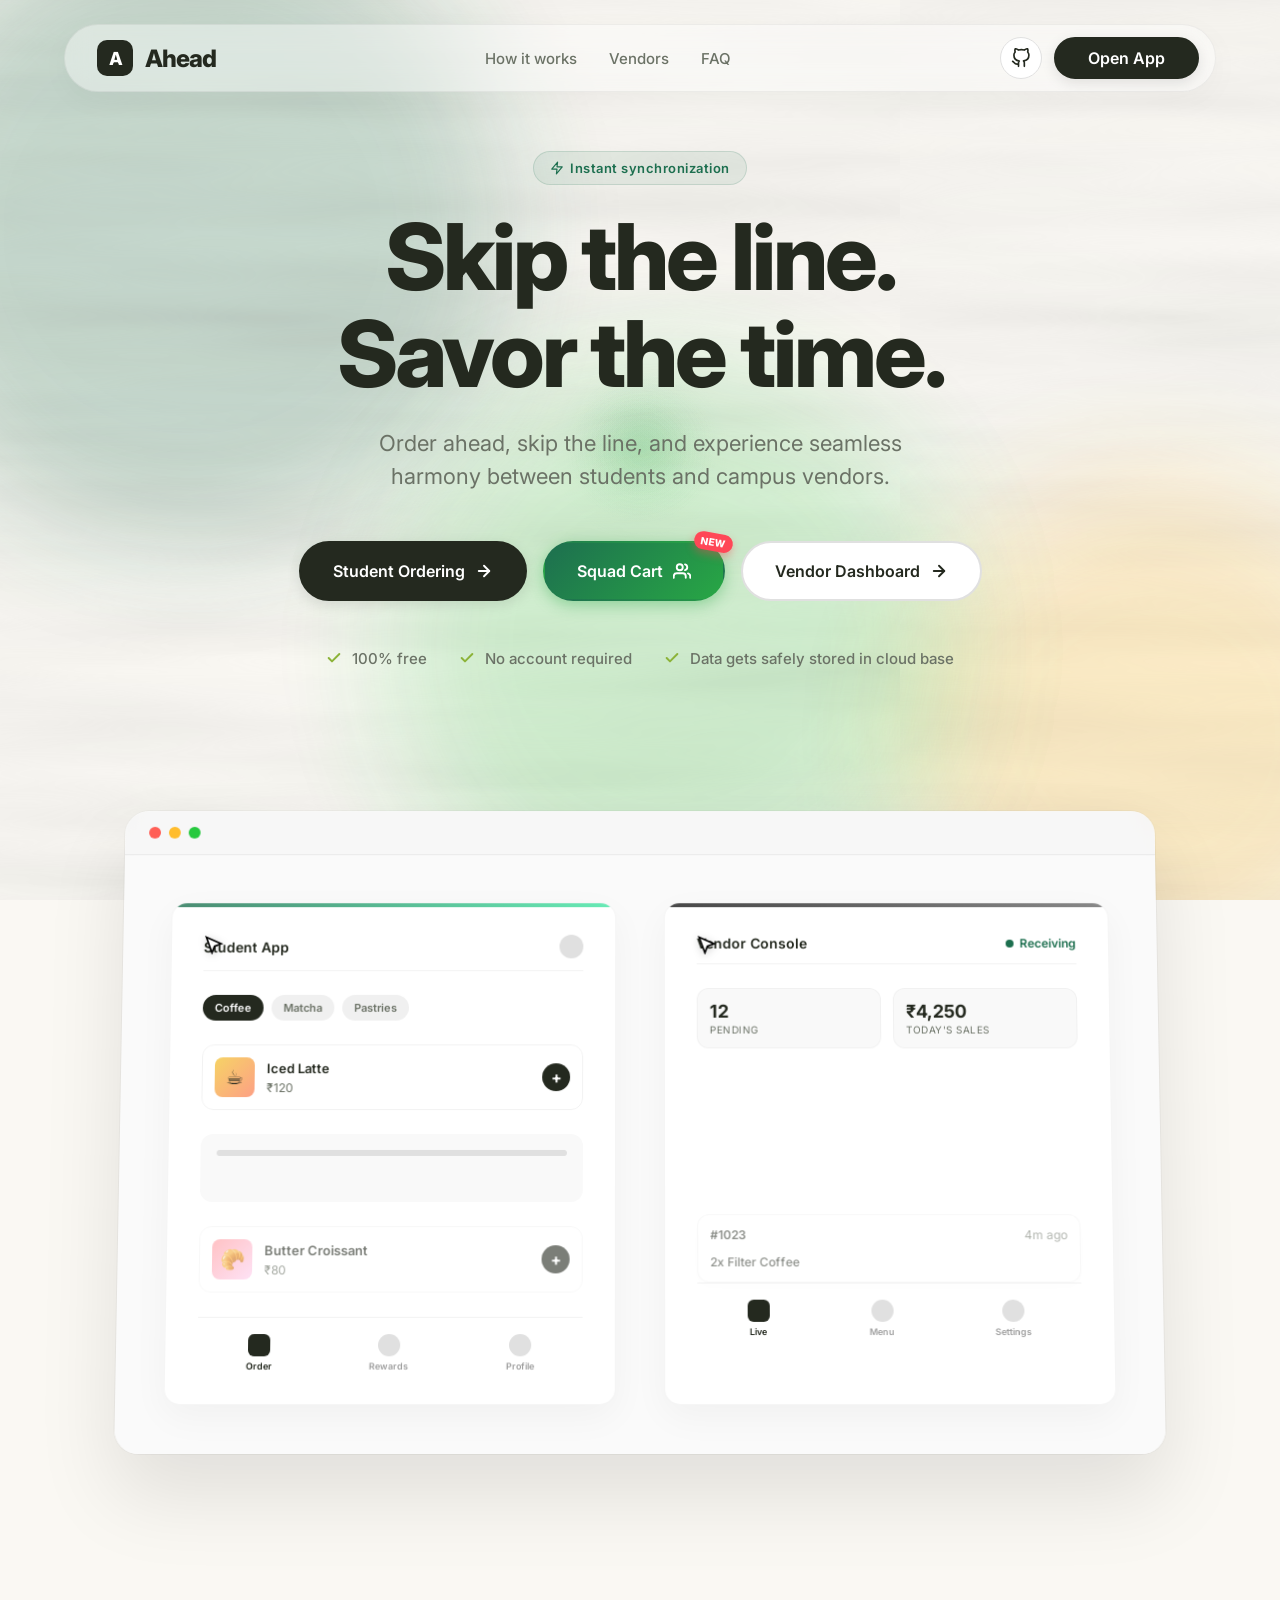
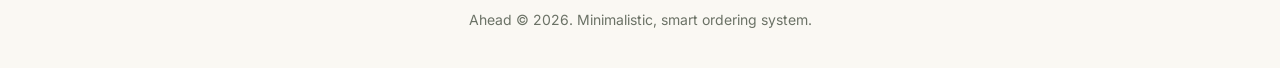
==== commit 89a10ec9: "Add custom SVG logo favicon" ====
--- a/index.html
+++ b/index.html
@@ -4,6 +4,7 @@
   <meta charset="UTF-8">
   <meta name="viewport" content="width=device-width, initial-scale=1">
   <title>Ahead | Smart Ordering System</title>
+  <link rel="icon" type="image/svg+xml" href="data:image/svg+xml,<svg xmlns=%22http://www.w3.org/2000/svg%22 viewBox=%220 0 100 100%22><rect width=%22100%22 height=%22100%22 rx=%2220%22 fill=%22%231d6f4f%22/><text x=%2250%22 y=%2270%22 font-family=%22sans-serif%22 font-size=%2260%22 font-weight=%22bold%22 fill=%22white%22 text-anchor=%22middle%22>A</text></svg>">
   <link rel="preconnect" href="https://fonts.googleapis.com">
   <link rel="preconnect" href="https://fonts.gstatic.com" crossorigin>
   <link href="https://fonts.googleapis.com/css2?family=Inter:wght@400;500;600;700;800&display=swap" rel="stylesheet">
